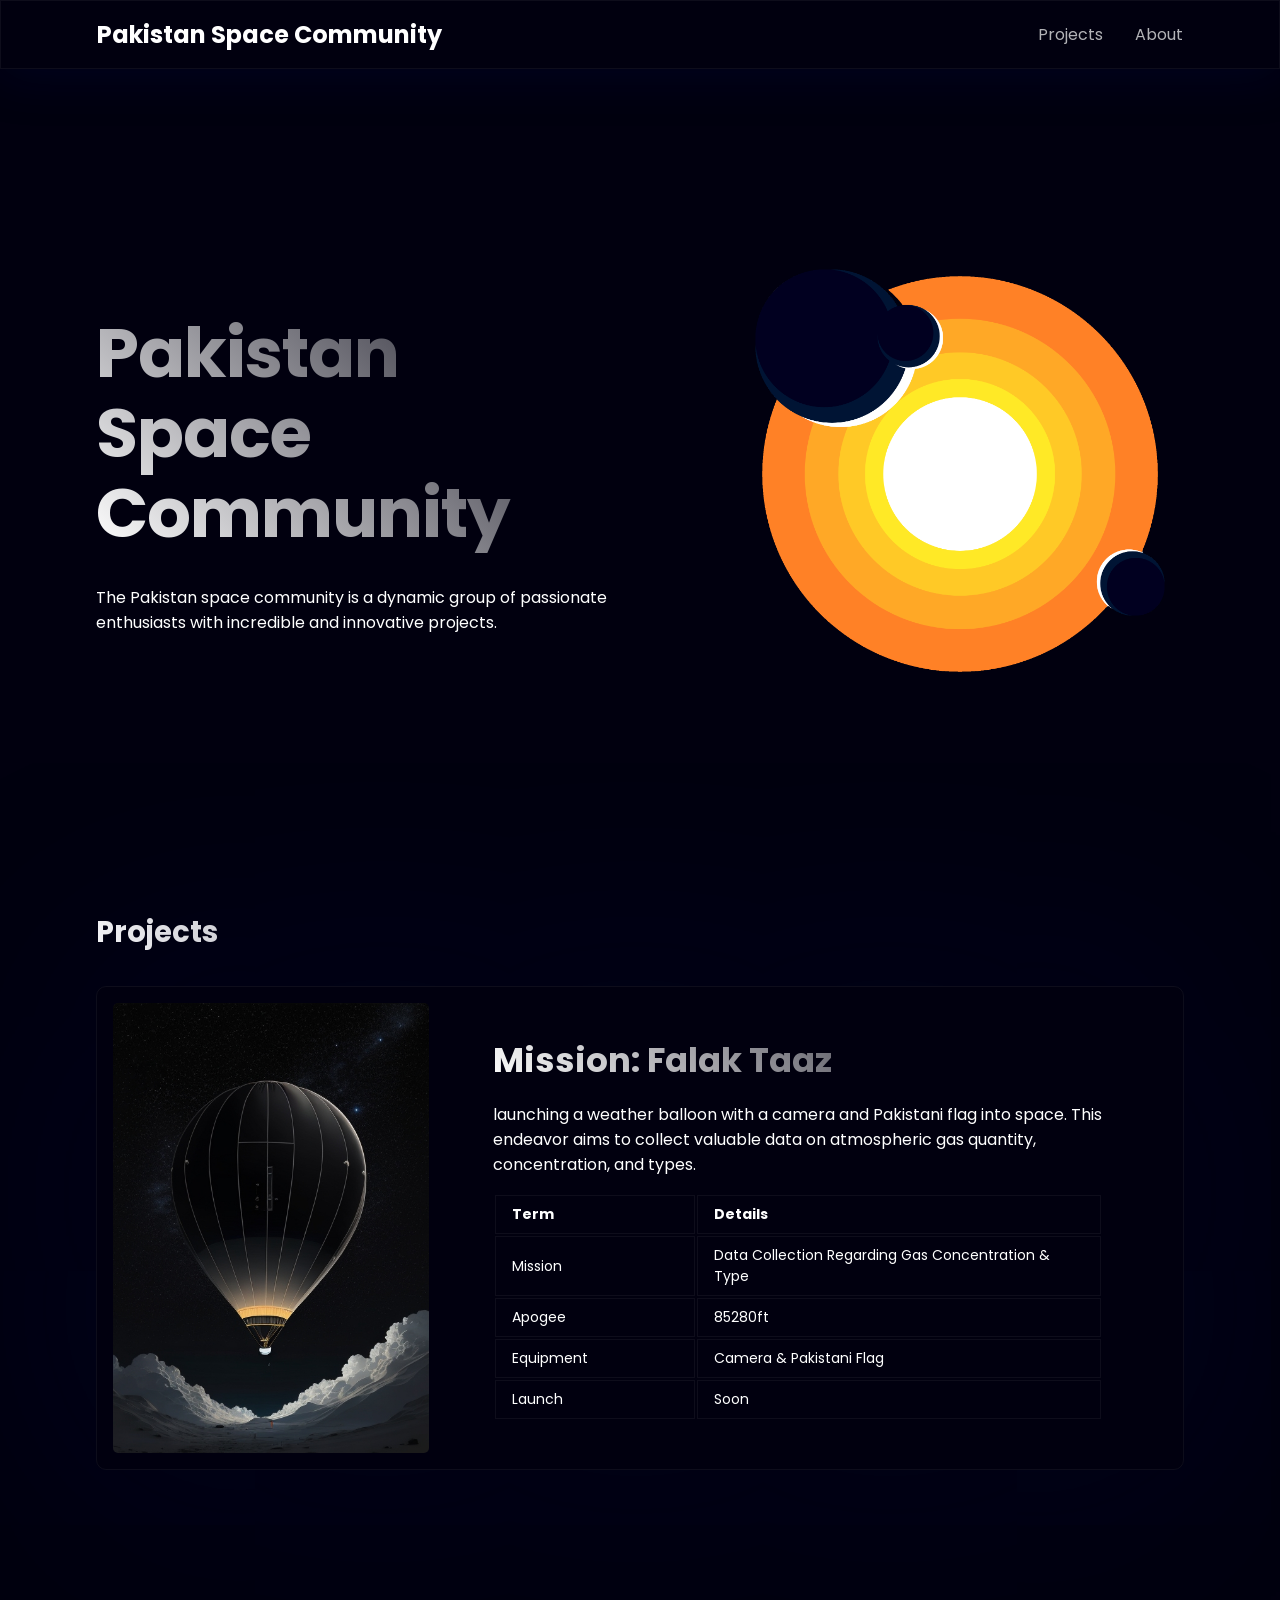
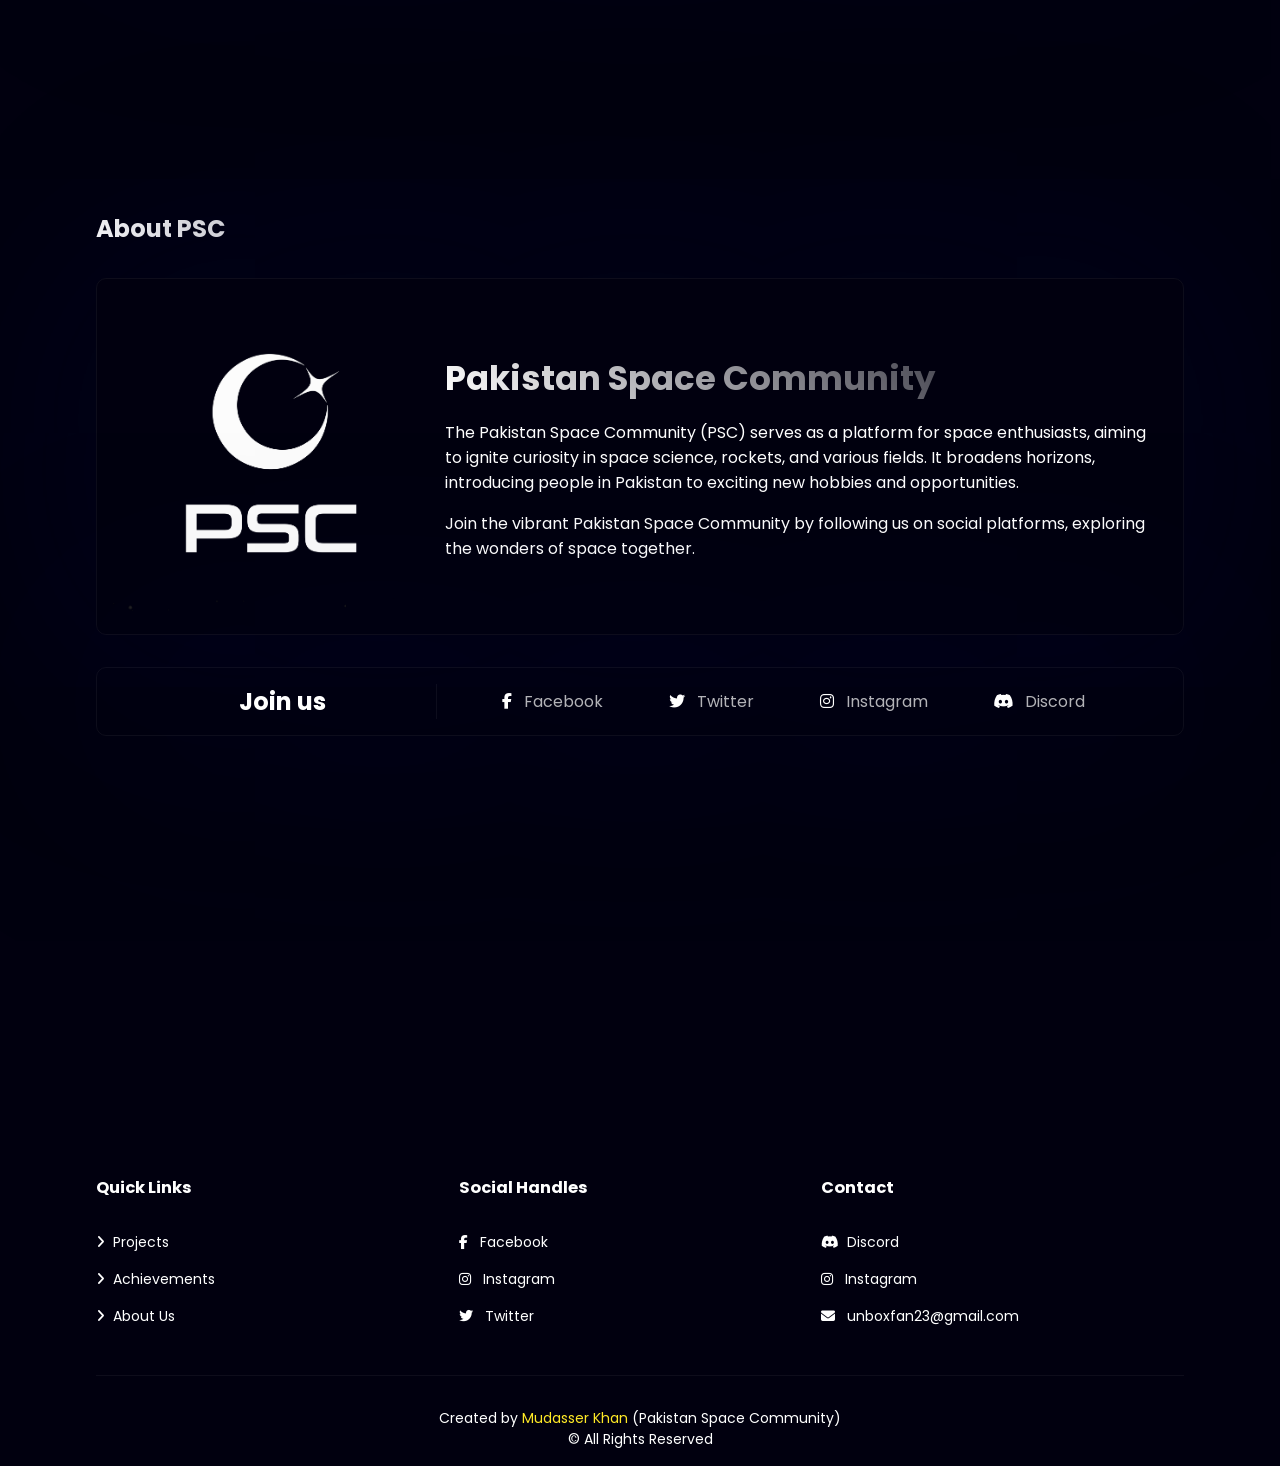
==== index.html @ 38c9fa15 "Uploading Files Uploaded Required first for PSC's website" ====
<!DOCTYPE html>
<html lang="en">

<head>
  <link rel="stylesheet" href="style.css" />
  <meta charset="UTF-8" />
  <meta name="viewport" content="width=device-width, initial-scale=1.0" />
  <title>PSC</title>
  <!-- Font Awesome -->
  <link rel="stylesheet" href="https://cdnjs.cloudflare.com/ajax/libs/font-awesome/6.1.1/css/all.min.css">
  <script src="main.js" defer></script>
</head>

<body>
  <main>
    <!-- Navbar -->
    <nav>
      <h1 class="small-logo">PSC</h1>
      <h1 class="logo">Pakistan Space Community</h1>
      <div class="burger-icon" id="burger-icon">
        <div class="bar"></div>
        <div class="bar"></div>
        <div class="bar"></div>
      </div>
      <ul id="nav-links" class="">
        <li><a href="#projects">Projects</a></li>
        <li><a href="#about">About</a></li>
      </ul>
    </nav>

    <!-- Hero Section -->
    <section class="hero">
      <div class="info">
        <h1 class="title">
          Pakistan <br />
          Space <br />
          Community
        </h1>
        <p>
          The Pakistan space community is a dynamic group of passionate
          enthusiasts with incredible and innovative projects.
        </p>
      </div>
      <div class="visual">
        <img src="media/solar.svg" draggable="false" alt="sun with plantes , vector" />
      </div>
    </section>

    <!-- Projects Section -->
    <section class="projects" id="projects">
      <h1 class="title">Projects</h1>
      <div class="projects-container">
        <div class="project">
          <div class="visual">
          </div>
          <div class="info">
            <h1 class="title">Mission: Falak Taaz</h1>
            <p>
              launching a weather balloon with a camera and Pakistani flag
              into space. This endeavor aims to collect valuable data on
              atmospheric gas quantity, concentration, and types.
            </p>
            <div class="table" style="font-size: 12px">
              <table>
                <tbody>
                  <tr>
                    <th style="width: 300px">Term</th>
                    <th style="width: 700px">Details</th>
                  </tr>
                  <tr>
                    <td>Mission</td>
                    <td>
                      Data Collection Regarding Gas Concentration &amp; Type
                    </td>
                  </tr>
                  <tr>
                    <td>Apogee</td>
                    <td>85280ft</td>
                  </tr>
                  <tr>
                    <td>Equipment</td>
                    <td>Camera &amp; Pakistani Flag</td>
                  </tr>
                  <tr>
                    <td>Launch</td>
                    <td>Soon</td>
                  </tr>
                </tbody>
              </table>
            </div>
          </div>
        </div>
      </div>
    </section>

    <!-- About Section -->
    <section class="about" id="about">
      <h1 class="title">About PSC</h1>
      <div class="about-card">
        <div class="visual">
          <img src="media/c(1).png" draggable="false" style="user-select: none;" alt="psc logo">
        </div>
        <div class="info">
          <h1 class="title">Pakistan Space Community</h1>
          <p>The Pakistan Space Community (PSC) serves as a platform for space enthusiasts, aiming to ignite curiosity
            in space science, rockets, and various fields. It broadens horizons, introducing people in Pakistan to
            exciting new hobbies and opportunities.</p>
          <p>Join the vibrant Pakistan Space Community by following us on social platforms, exploring the wonders of
            space together.</p>
        </div>
      </div>
      <div class="social-links">
        <h1>Join us</h1>
        <div class="links">
          <a href="https://facebook.com/PakistanSpaceCommunity/" target="_blank"> <i
              class="fab fa-facebook-f"></i> <span>Facebook</span></a>
          <a href="https://twitter.com/PakistanSpaceCo" target="_blank"><i class="fa-brands fa-twitter"></i> <span>Twitter</span></a>
          <a href="https://instagram.com/pakistan_space_community" target="_blank"><i
              class="fa-brands fa-instagram"></i> <span>Instagram</span></a>
          <a href="https://discord.gg/6Tj3rR6frs" target="_blank"><i class="fa-brands fa-discord"></i> <span>Discord</span></a>
        </div>
      </div>
    </section>

    <!-- Footer -->
    <footer class="footer">
      <div class="box-container">
        <div class="box">
          <h3>Quick Links</h3>
          <a href="projects.html"> <i class="fas fa-angle-right"></i>Projects</a>
          <a href="#"> <i class="fas fa-angle-right"></i>Achievements</a>
          <a href="About.html"> <i class="fas fa-angle-right"></i>About Us</a>

        </div>

        <div class="box">
          <h3>Social Handles</h3>
          <a href="https://facebook.com/PakistanSpaceCommunity/"> <i class="fab fa-facebook-f"></i> Facebook</a>
          <a href="https://www.instagram.com/pakistan_space_community"> <i class="fa-brands fa-instagram"></i> Instagram
          </a>

          <a href="https://twitter.com/PakistanSpaceCo">
            <i class="fa-brands fa-twitter"></i> Twitter </a>
        </div>

        <div class="box">
          <h3>Contact</h3>
          <a href="https://discord.gg/6Tj3rR6frs" target="_blank"> <i class="fa-brands fa-discord"></i>Discord </a>
          <a href="https://instagram.com/pakistan_space_community" target="_blank"> <i class="fa-brands fa-instagram"
              target="_blank"></i> Instagram</i></a>
          <a href="#" target="_blank"> <i class="fa-sharp fa-solid fa-envelope"></i> unboxfan23@gmail.com </a>

        </div>

      </div>
      <div class="credit">Created by <span><a href="https://instagram.com/mdxr_khan" target="_blank">Mudasser Khan</a></span> (Pakistan
        Space Community) <br /> © All Rights
        Reserved</div>
    </footer>
  </main>
</body>

</html>
---- style.css ----
@import url("https://fonts.googleapis.com/css2?family=Poppins:wght@100;200;300;400;500;600;700;800;900&display=swap");

:root {
  --bg: #01000f;
  --theme: #ffe926;
  --secondary: #000b53;
  --box-shadow: 0 0px 500px rgba(0, 11, 83, 25%);
}


/* General Adjustments */
.burger-icon{
  display: none;
}
.small-logo{
  display: none;
}
section {
  min-height: 100dvh;
}
* {
  padding: 0;
  margin: 0;
  text-decoration: none;
  list-style: none;
  box-sizing: border-box;
  font-family: "Poppins", sans-serif;
  color: white;
}
.title {
  background: -webkit-linear-gradient(45deg, #fff, rgba(1, 0, 15));
  -webkit-background-clip: text;
  -webkit-text-fill-color: transparent;
}
html {
  scroll-behavior: smooth;
}
body {
  background-color: var(--bg);
}

.about-card,
.project,
.social-links {
  box-shadow: var(--box-shadow);
}


/* Navbar */

nav {
  display: flex;
  justify-content: space-between;
  align-items: center;
  padding: 1rem 6rem;
  box-shadow: 0 5px 50px rgba(0, 11, 83, 25%);
  border: 1px solid rgba(255, 255, 255, 5%);
}
a, a span {
  color: rgba(255, 255, 255, 70%);
  transition: 0.1s linear;
}
a:hover, a span:hover {
  text-shadow: 0 0 25px var(--secondary);
  color: rgba(255, 255, 255, 100%);
}
nav ul {
  display: flex;
  gap: 2rem;
  justify-content: center;
  align-items: center;
}


/* Hero */

.hero {
  min-height: 90dvh;
  display: grid;
  grid-template-columns: 50% 50%;
  justify-content: center;
  align-items: center;
}
.hero img {
  width: 80%;
}

.hero .info {
  display: flex;
  justify-content: center;
  margin: 0 auto;
  flex-direction: column;
  gap: 2rem;
  padding-left: 6rem;
}
.hero .info .title {
  font-size: 69px;
  line-height: 80px;
  letter-spacing: -1px;
  /* text-shadow: 0 0 10px var(--secondary); */
}
.hero .visual {
  display: flex;
  justify-content: center;
  margin: 0 auto;
}


/* Projects */

.projects {
  padding: 2rem 6rem;
  display: flex;
  flex-direction: column;
  gap: 2rem;
}
.projects .title {
  font-size: 29px;
}

.projects .projects-container {
  display: flex;
  justify-content: center;
  align-items: center;
}
.projects .projects-container .project {
  display: grid;
  grid-template-columns: 30% 70%;
  border: 1px solid rgba(255, 255, 255, 5%);
  padding: 1rem;
  border-radius: 10px;
  justify-content: center;
  align-items: center;
}
.project .visual {
  display: flex;
  justify-content: center;
  align-items: center;
  background-image: url("media/DreamShaper_v6_a_weather_balloon_in_dark_space_vector_styled_1.png");
  background-position: center;
  background-size: cover;
  width: 100%;
  height: 100%;
  border-radius: 5px;
}
.project .info {
  display: flex;
  flex-direction: column;
  padding: 2rem 4rem;
  gap: 1rem;
}
.project .info .title {
  font-size: 34px;
}

table th,
table td {
  border: 1px solid rgba(255, 255, 255, 5%);
  text-align: start;
  padding: 0.5rem 1rem;
  font-size: 14px;
}


/* About */

.about {
  padding: 2rem 6rem;
  display: flex;
  flex-direction: column;
  gap: 2rem;
}

.about .about-card {
  display: grid;
  grid-template-columns: 30% 70%;
  border: 1px solid rgba(255, 255, 255, 5%);
  padding: 1rem;
  border-radius: 10px;
  justify-content: center;
  align-items: center;
}
.about-card img {
  width: 100%;
}
.about-card .info {
  height: 100%;
  padding: 2rem 1rem;
  display: flex;
  gap: 1rem;
  flex-direction: column;
  justify-content: center;
}
.about-card .title {
  font-size: 34px;
}

/* Social links */

.social-links {
  display: grid;
  grid-template-columns: 30% 70%;
  border: 1px solid rgba(255, 255, 255, 5%);
  padding: 1rem 2rem;
  border-radius: 10px;
  justify-content: center;
  align-items: center;
  text-align: center;
}
.social-links .links {
  border-left: 1px solid rgba(255, 255, 255, 5%);
  height: 100%;
  display: flex;
  justify-content: space-evenly;
  align-items: center;
}

.social-links .links i {
  margin-right: 0.5rem;
}

/* Footer*/

.footer {
  margin-top: 5rem;
  background-color: var(--black);
  padding: 1rem 6rem;
  font-size: 14px;
}

.footer .box-container {
  display: grid;
  grid-template-columns: repeat(3, 1fr);
}

.footer .box-container .box h3 {
  color: var(--white);
  padding-bottom: 2rem;
}

.footer .box-container .box a {
  color: var(--white);
  padding-bottom: 1rem;
  display: block;
}

.footer .box-container .box a i {
  color: var(--theme-color);
  padding-right: 0.5rem;
  transition: 0.1s linear;
}

.footer .box-container .box a:hover i {
  padding-right: 0.75rem;
}

.footer .credit {
  text-align: center;
  padding-top: 2rem;
  margin-top: 2rem;
  border-top: 1px solid rgba(255, 255, 255, 5%);
  color: white;
}

.footer .credit span a {
  color: var(--theme);
}


/* responsivenss */

@media only screen and (max-width: 900px) {
  nav{
    padding: 1rem 3rem;
  }

  .hero .info{
    padding-left: 3rem;
  }

  .projects{
    padding: 2rem 3rem;
  }

  .project .info{
    padding: 2rem;
  }
  
  .about{
    padding: 2rem 3rem;
  }
}
@media only screen and (max-width: 700px) {
  .hero{
    grid-template-columns: 100%;
    text-align: center;
    margin-top: 6rem;
  }
  .hero .info{
    padding: 0 6rem;
  }
  .hero .visual{
    margin-top: 3rem;
  }
  .project .visual{
    display: none;
  }
  .projects .projects-container .project{
    grid-template-columns: 100%;
  }
  .footer{
    padding: 2rem 3rem;
  }
}

@media only screen and (max-width: 600px) {
  .projects .projects-container .project{
    padding: 0;
    text-align: center;
  }
  .project table{
    margin-top: 1.5rem;
  }
  .about .about-card{
    grid-template-columns: 100%;
    text-align: center;
  }
  .about-card .info .title{
    margin-bottom: 1rem;
  }
  .about-card .visual{
    display: flex;
    justify-content: center;
    align-items: center;
  }
  .about .about-card img{
    width: 50%;
  }
  .social-links{
    padding: 1rem;
    padding-right: 0;
  }
  .social-links .links span{
    display: none;
  }
}
@media only screen and (max-width: 500px) {
  .burger-icon{
    display: flex;
    flex-direction: column;
    gap: 5px;
    cursor: pointer;
  }
  .burger-icon .bar{
    width: 35px;
    height: 3px;
    background-color: white;
  }
  .active{
    display: flex;
    position: absolute;
    background-color: var(--bg);
    border: 1px solid rgba(255, 255, 255, 5%);
    border-radius: 10px;
    z-index: 100;
    width: 90%;
    flex-direction: column;
    top: 5rem;
    left: 50%;
    transform: translateX(-50%);
    height: 30dvh;
    box-shadow: var(--box-shadow);
    transition: .2s linear;
  }
  nav{
    padding: 1rem 1.5rem;
    position: relative;
  }
  nav ul{
    display: none;

  }
  .hero .info{
    padding: 0 3rem;
  }
  .hero .info .title{
    font-size: 59px;
    line-height: 60px;
  }
  .project .info{
    padding: 1rem;
  }
  .about .about-card{
    padding: 1rem;
  }
  .footer .box-container{
    grid-template-columns: 100%;
    gap: 2rem;
  }
  .footer .box-container .box h3{
    padding-bottom: 1.5rem;
  }
  .footer .box-container .box{
    border-bottom: 1px solid rgba(255, 255, 255, 5%);
  }
  .footer .credit{
    border: none;
    margin-top: 0;
  }
}

@media only screen and (max-width: 450px) {
  .small-logo{
    display: unset;
  }
  .logo{
    display: none;
  }
  .hero .info{
    padding: 0 2rem;
  }
  .projects, .about{
    padding: 2rem 1rem;
    text-align: center;
    margin-top: 2rem;
  }
  .footer{
    padding: 2rem;
  }
}
@media only screen and (max-width: 400px) {
  .hero .info{
    padding: 1rem;
  }
  .hero .info .title{
    font-size: 49px;
    line-height: 55px;
  }
}
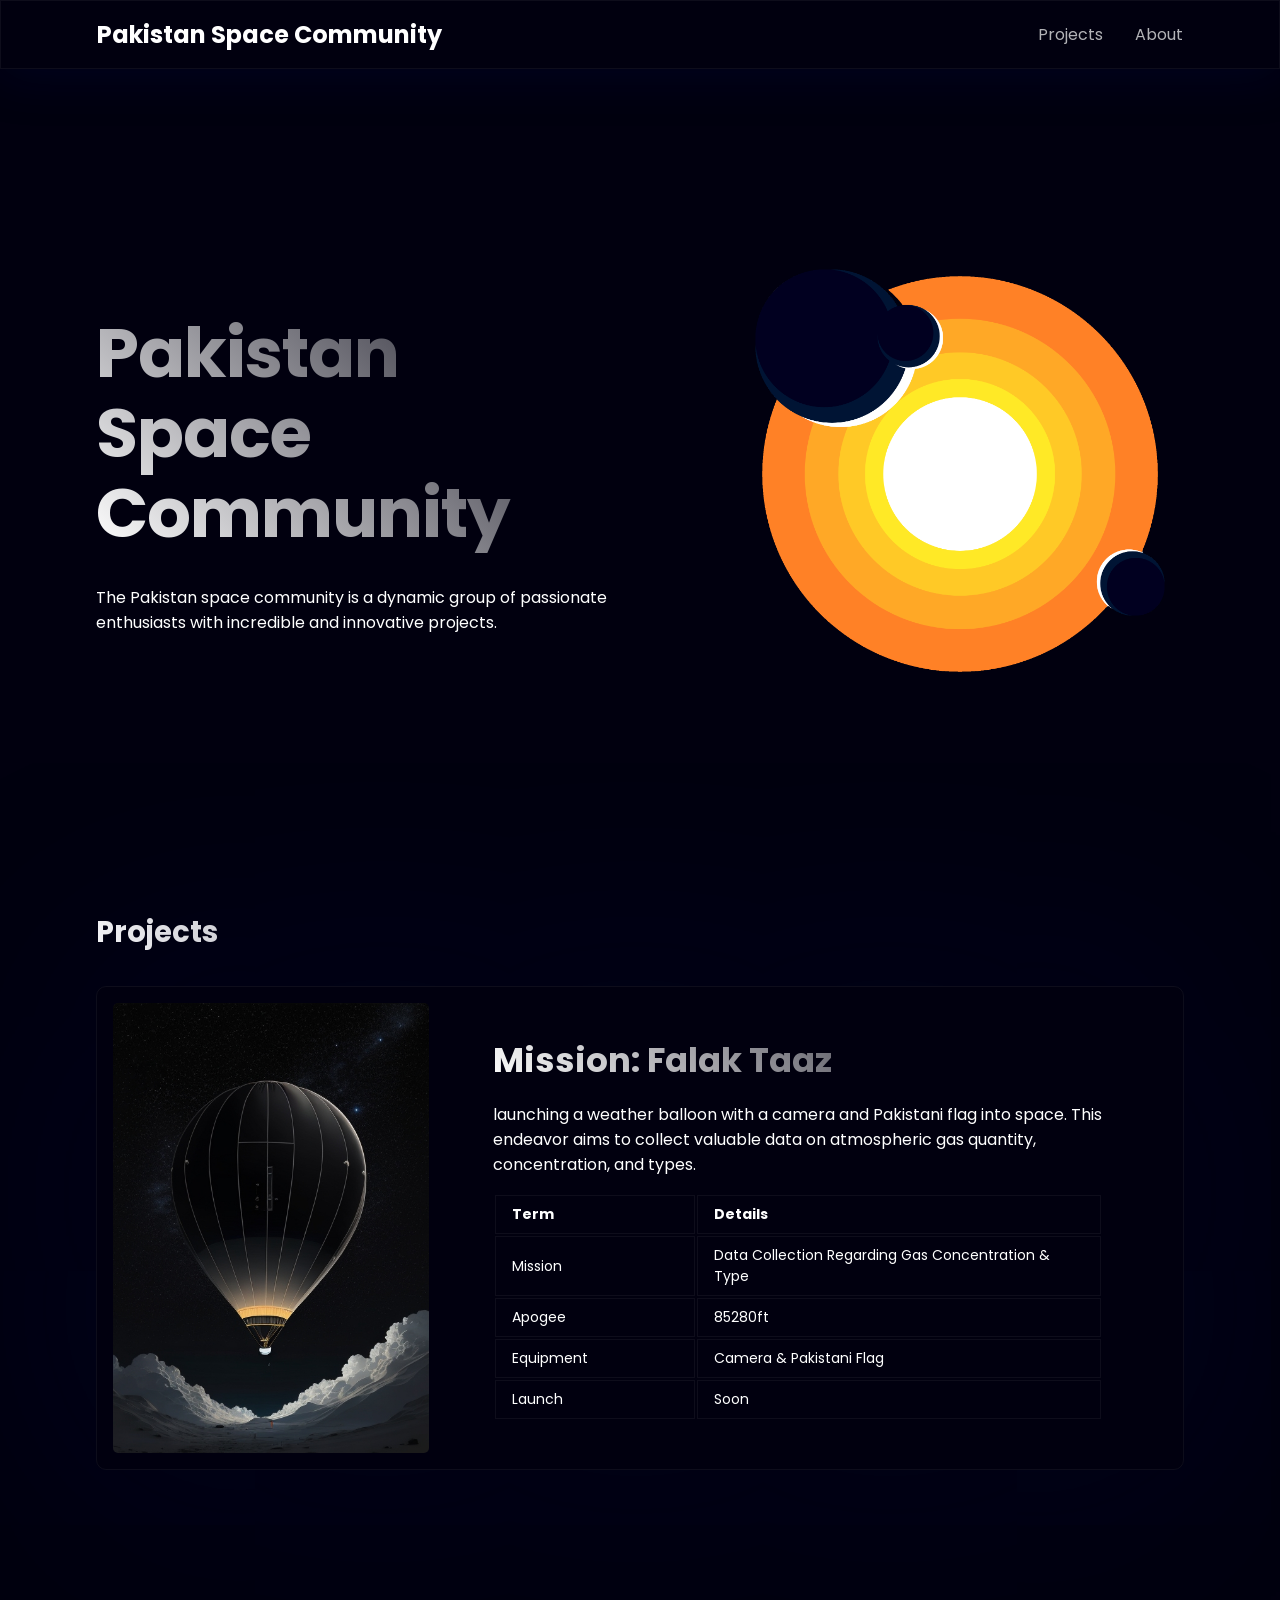
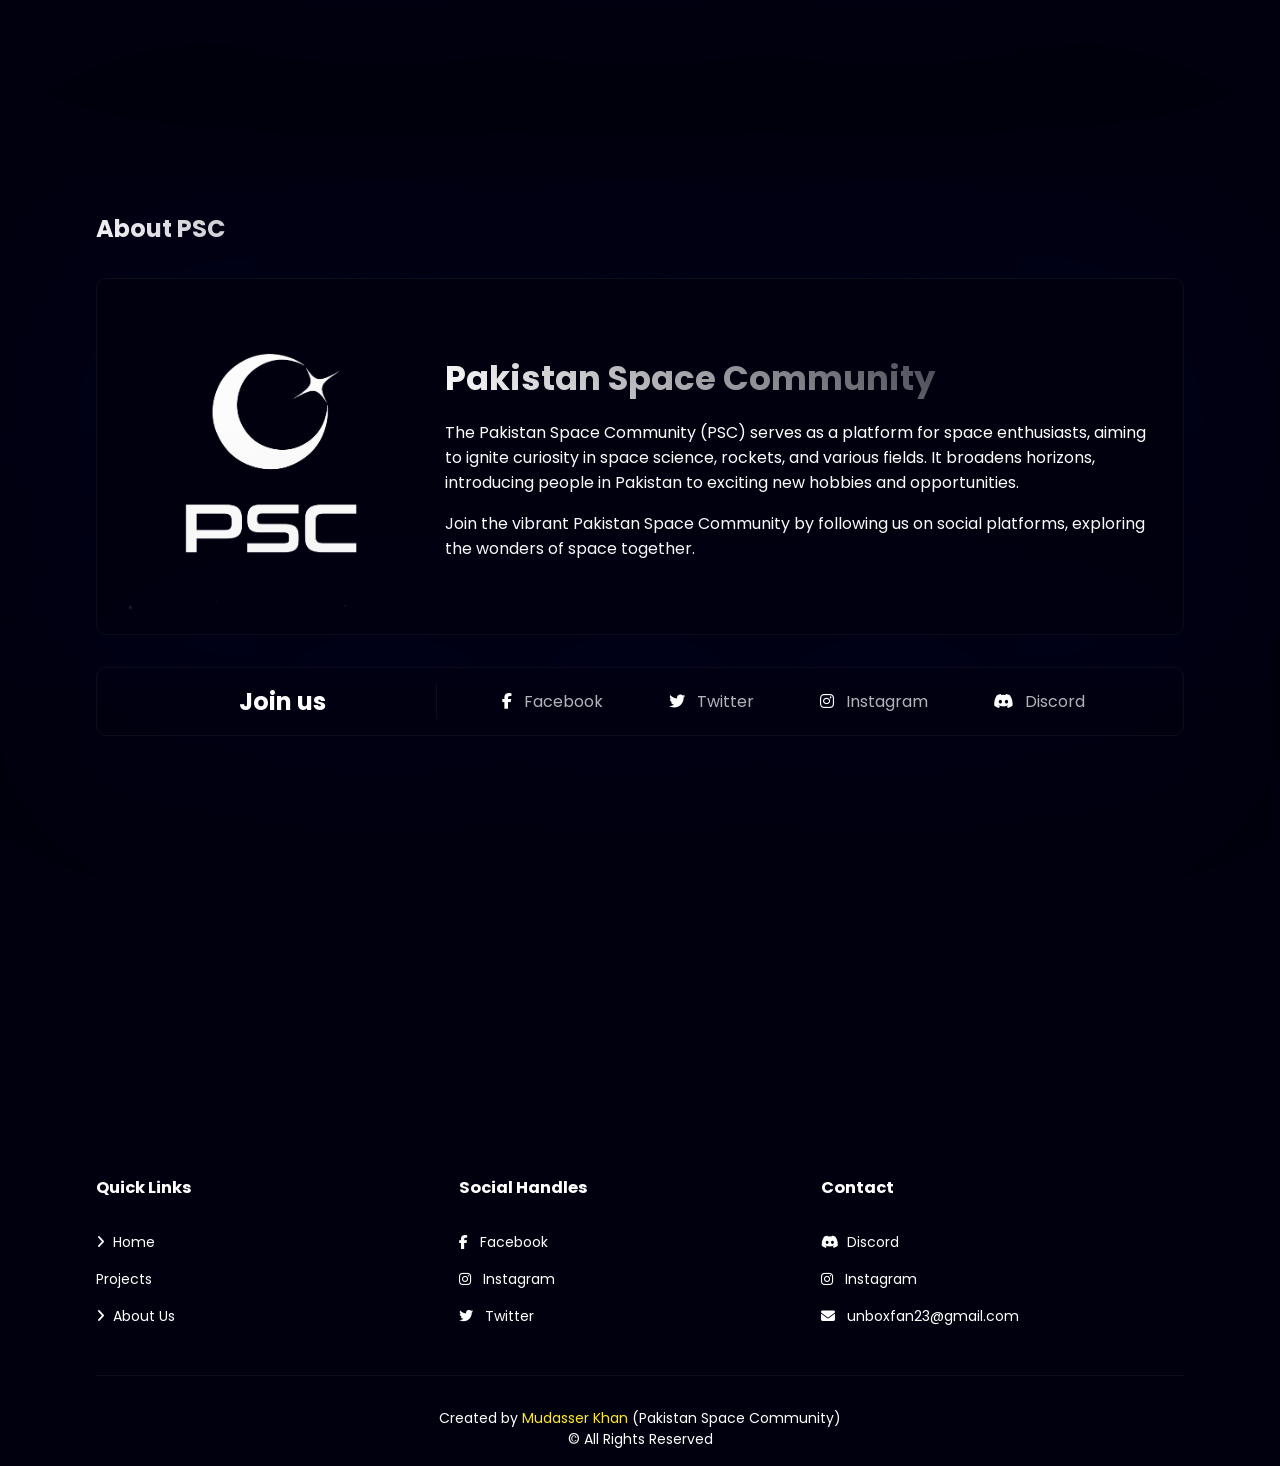
==== commit 7f40cee9: "Update index.html Added links to footer" ====
--- a/index.html
+++ b/index.html
@@ -127,9 +127,9 @@
       <div class="box-container">
         <div class="box">
           <h3>Quick Links</h3>
-          <a href="projects.html"> <i class="fas fa-angle-right"></i>Projects</a>
-          <a href="#"> <i class="fas fa-angle-right"></i>Achievements</a>
-          <a href="About.html"> <i class="fas fa-angle-right"></i>About Us</a>
+          <a href="#"> <i class="fas fa-angle-right"></i>Home</a>
+          <a href="#projects> <i class="fas fa-angle-right"></i>Projects</a>
+          <a href="#about"> <i class="fas fa-angle-right"></i>About Us</a>
 
         </div>
 
@@ -160,4 +160,4 @@
   </main>
 </body>
 
-</html>+</html>
--- a/style.css
+++ b/style.css
@@ -368,9 +368,10 @@
     top: 5rem;
     left: 50%;
     transform: translateX(-50%);
-    height: 30dvh;
+    min-height: 350px;
     box-shadow: var(--box-shadow);
     transition: .2s linear;
+    padding: 4rem;
   }
   nav{
     padding: 1rem 1.5rem;
@@ -436,4 +437,4 @@
     font-size: 49px;
     line-height: 55px;
   }
-}+}
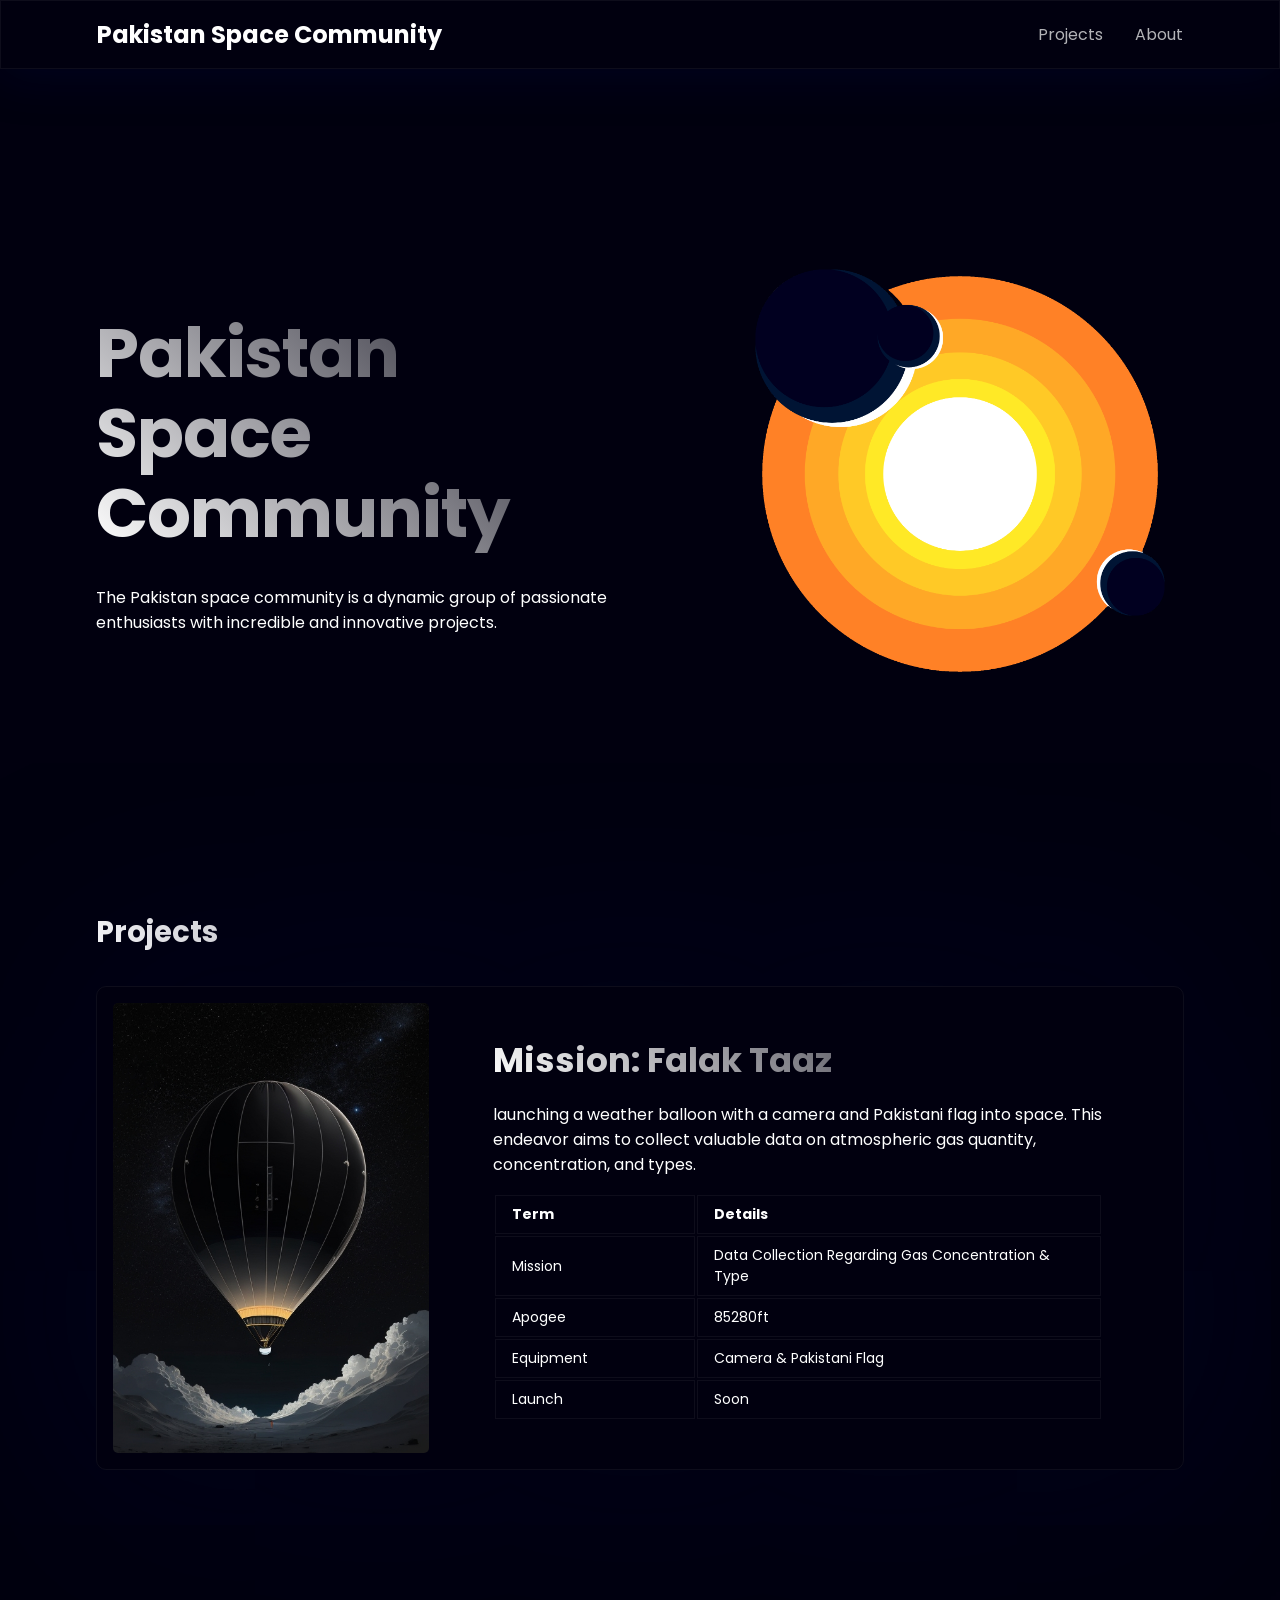
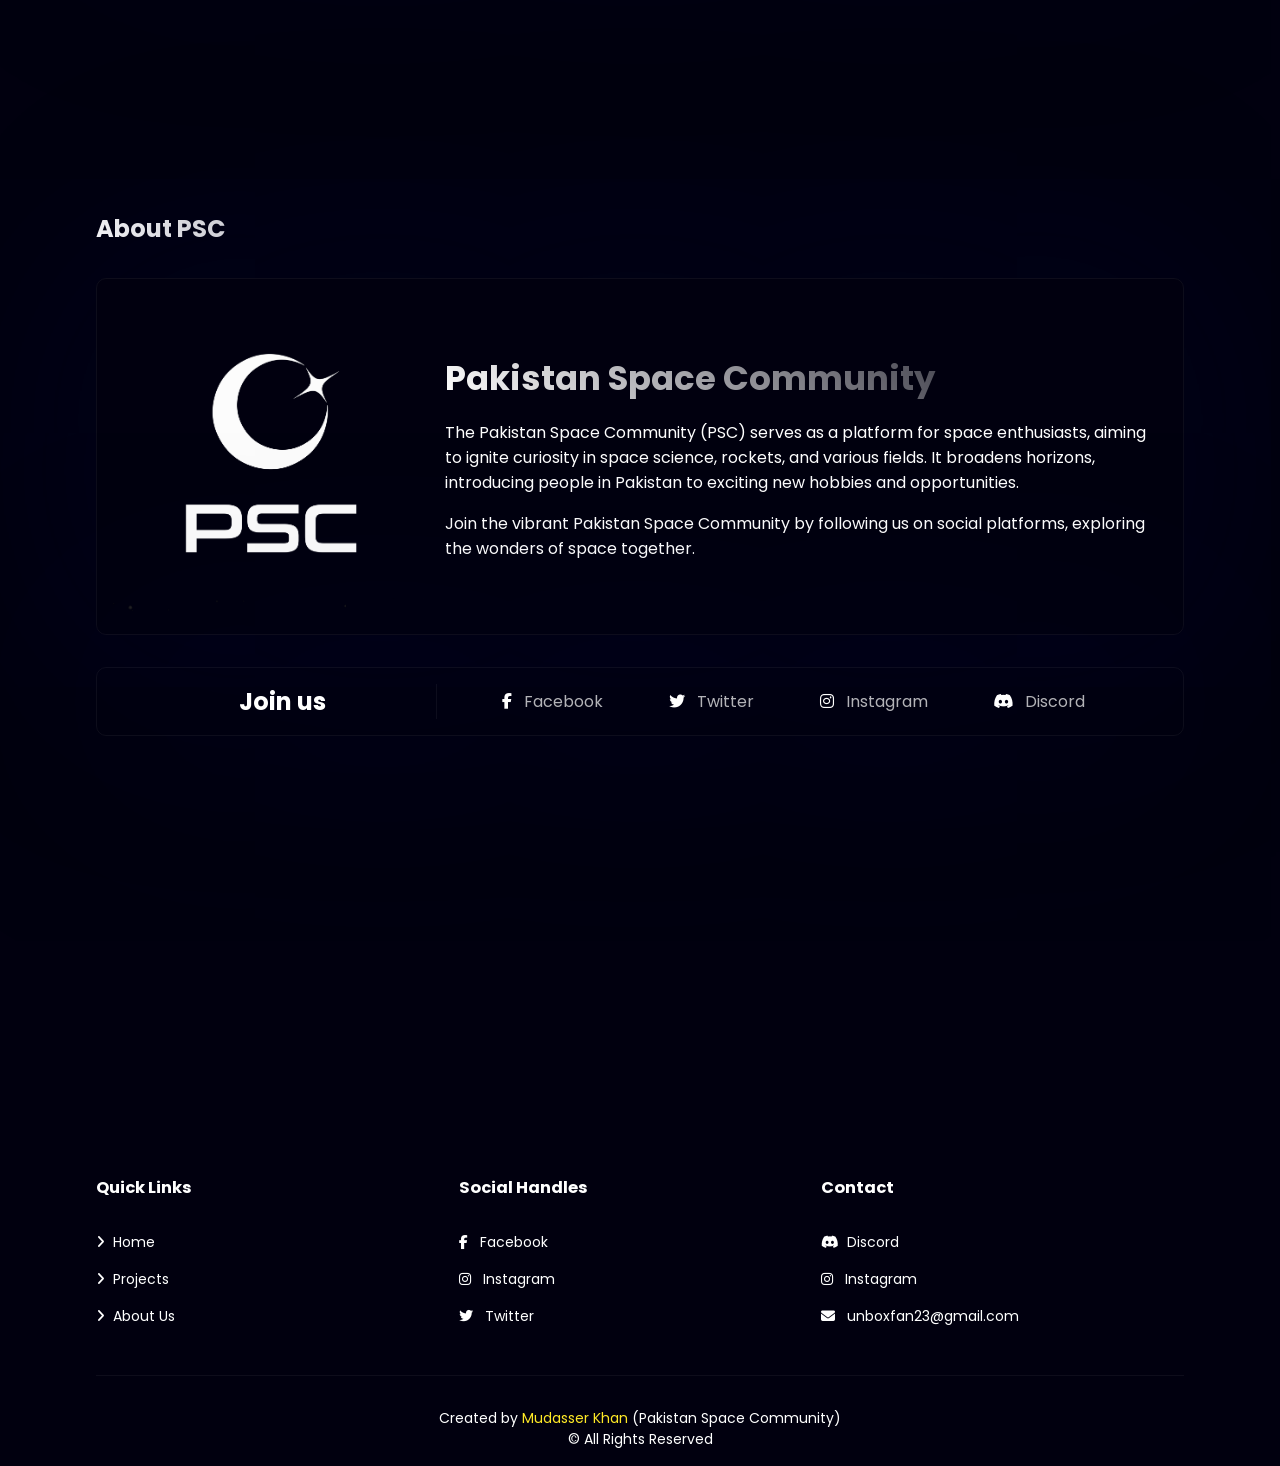
==== commit d809dec6: "Update index.html fixed projects link in footer" ====
--- a/index.html
+++ b/index.html
@@ -128,15 +128,14 @@
         <div class="box">
           <h3>Quick Links</h3>
           <a href="#"> <i class="fas fa-angle-right"></i>Home</a>
-          <a href="#projects> <i class="fas fa-angle-right"></i>Projects</a>
+          <a href="#projects"> <i class="fas fa-angle-right"></i>Projects</a>
           <a href="#about"> <i class="fas fa-angle-right"></i>About Us</a>
-
         </div>
 
         <div class="box">
           <h3>Social Handles</h3>
-          <a href="https://facebook.com/PakistanSpaceCommunity/"> <i class="fab fa-facebook-f"></i> Facebook</a>
-          <a href="https://www.instagram.com/pakistan_space_community"> <i class="fa-brands fa-instagram"></i> Instagram
+          <a href="https://facebook.com/PakistanSpaceCommunity/" target="_blank"> <i class="fab fa-facebook-f"></i> Facebook</a>
+          <a href="https://www.instagram.com/pakistan_space_community" target="_blank"> <i class="fa-brands fa-instagram"></i> Instagram
           </a>
 
           <a href="https://twitter.com/PakistanSpaceCo">
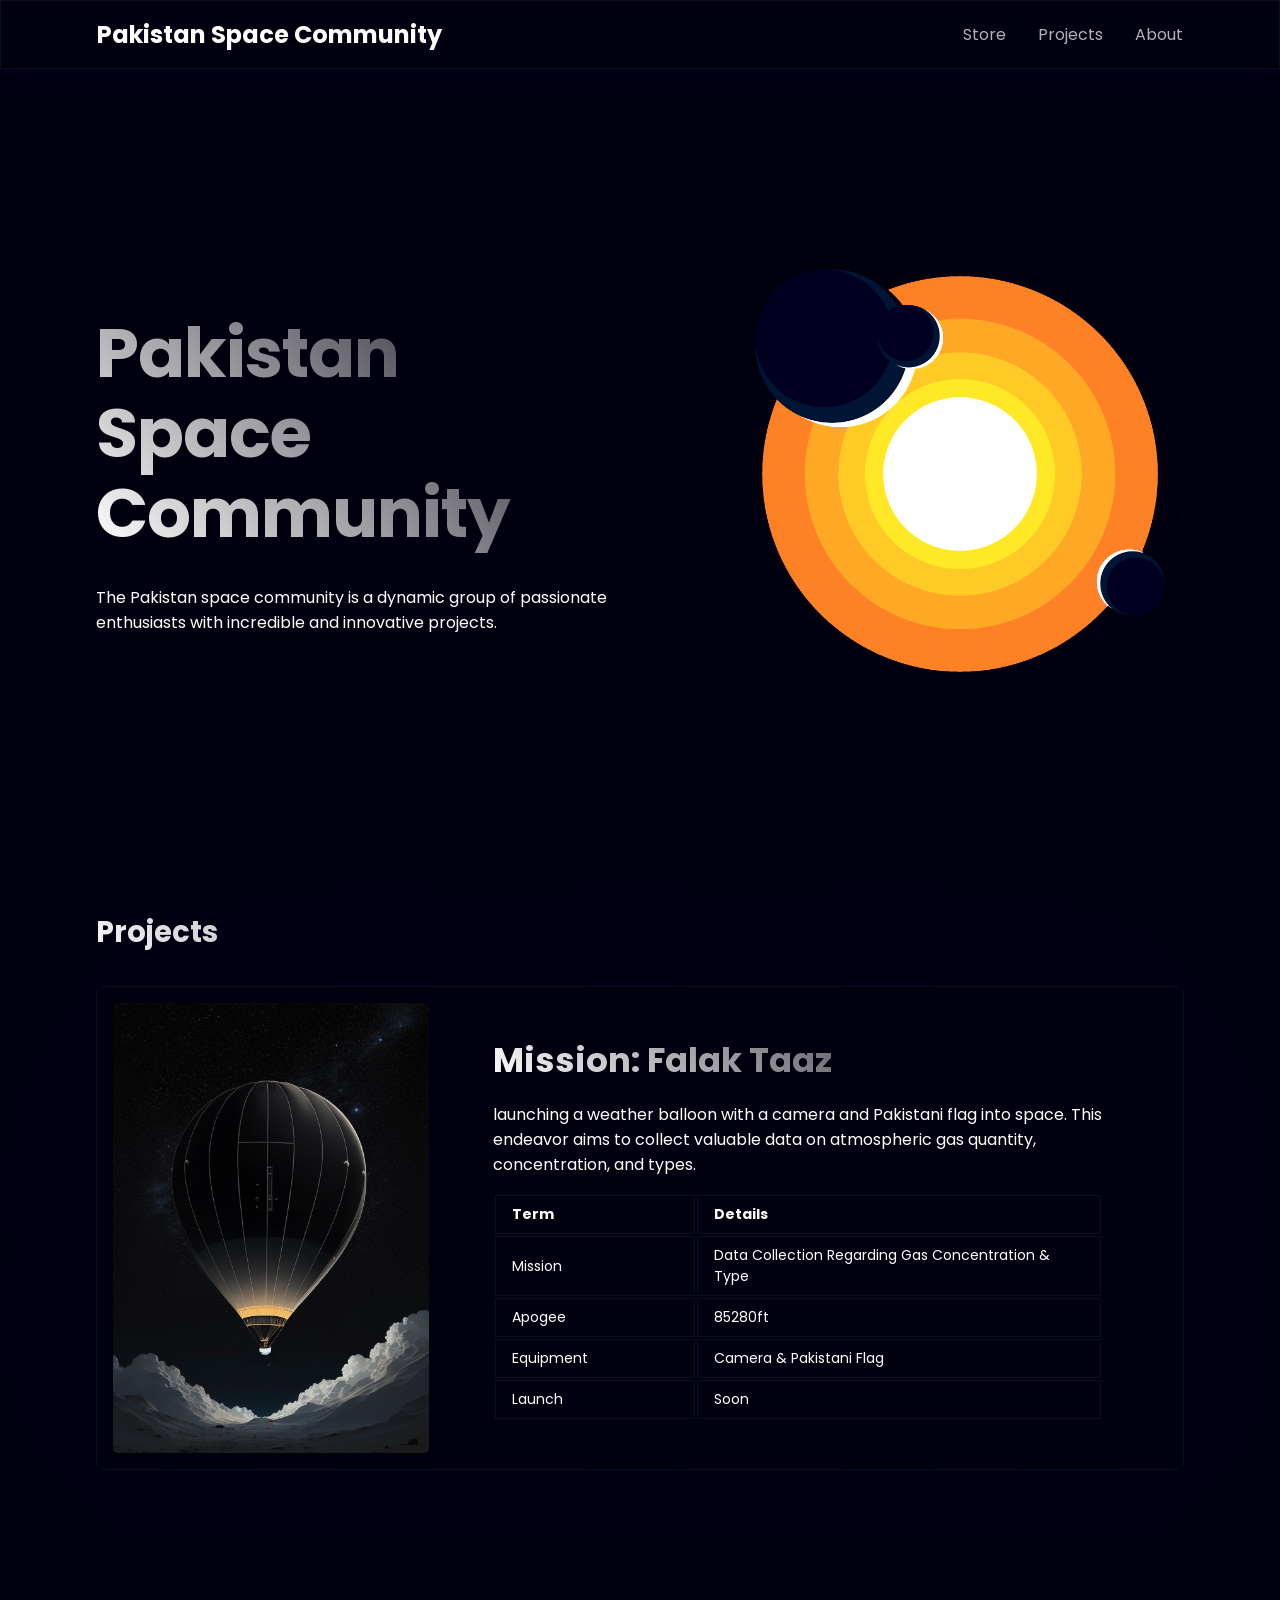
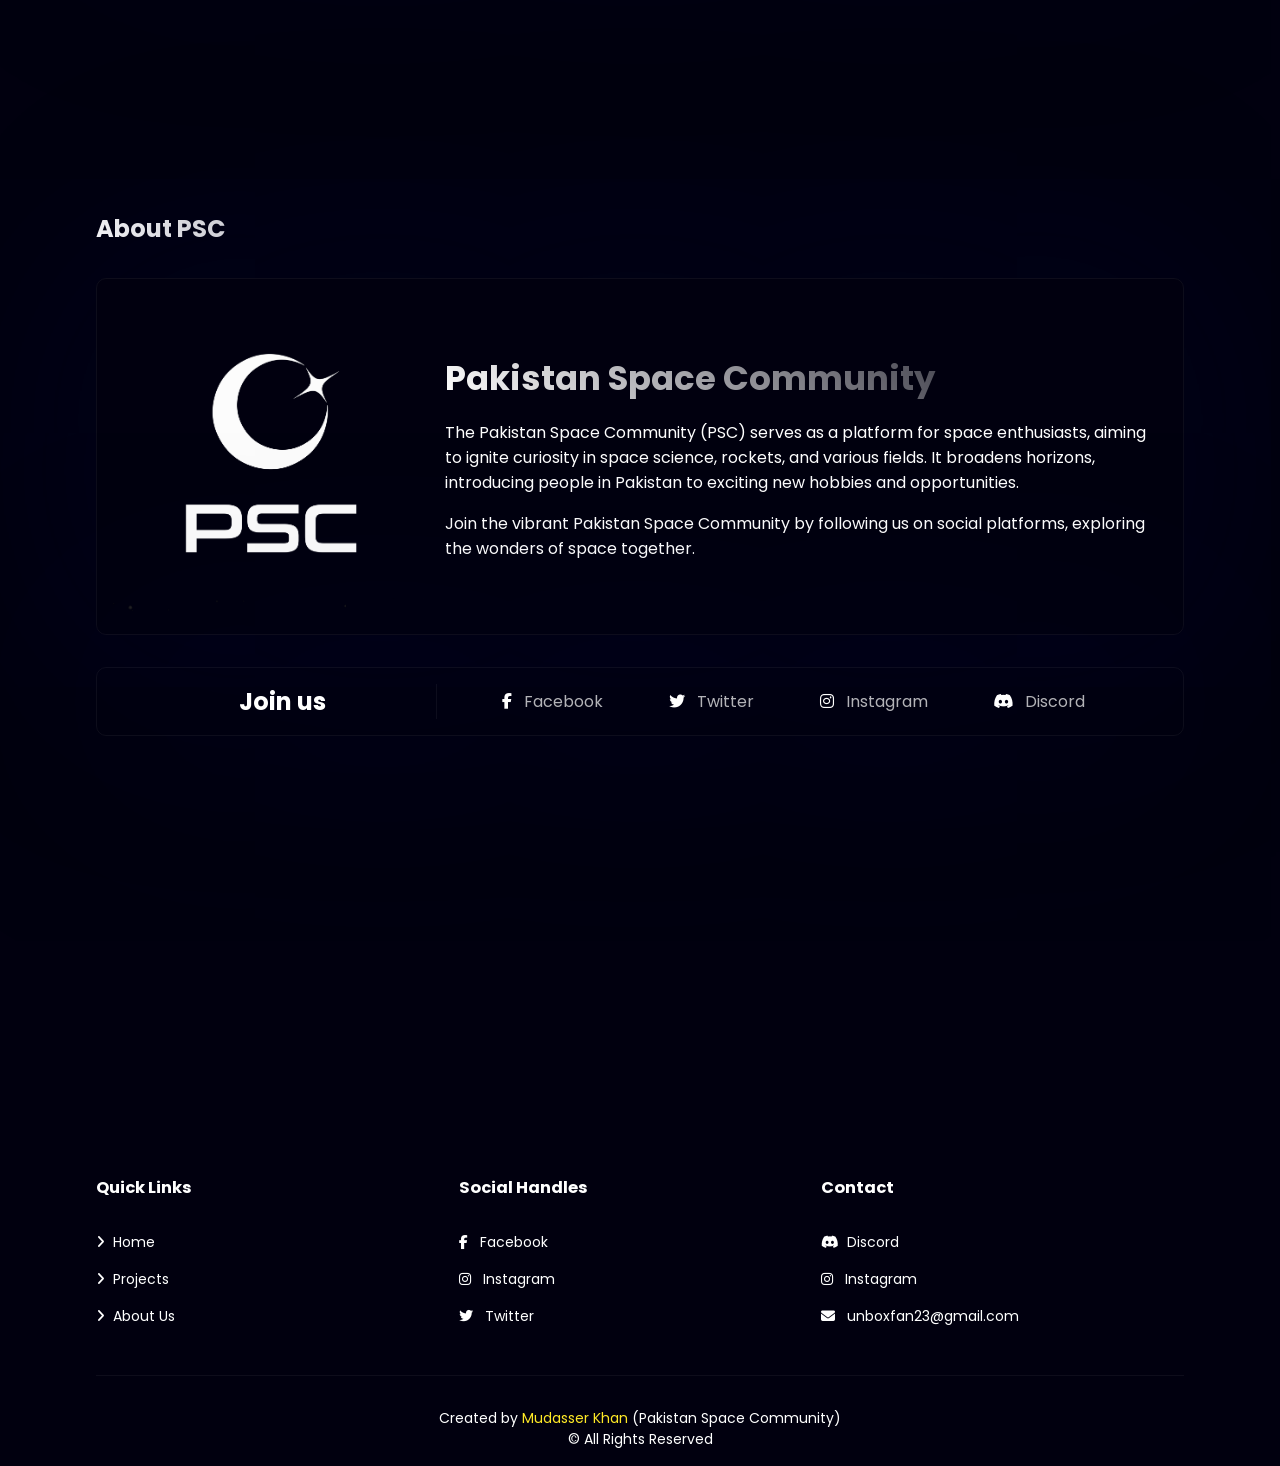
==== commit 87cc21e3: "testing store" ====
--- a/index.html
+++ b/index.html
@@ -16,13 +16,14 @@
     <!-- Navbar -->
     <nav>
       <h1 class="small-logo">PSC</h1>
-      <h1 class="logo">Pakistan Space Community</h1>
+      <a href="index.html"><h1 class="logo">Pakistan Space Community</h1></a>
       <div class="burger-icon" id="burger-icon">
         <div class="bar"></div>
         <div class="bar"></div>
         <div class="bar"></div>
       </div>
       <ul id="nav-links" class="">
+        <li><a href="store.html">Store</a></li>
         <li><a href="#projects">Projects</a></li>
         <li><a href="#about">About</a></li>
       </ul>
@@ -112,12 +113,14 @@
       <div class="social-links">
         <h1>Join us</h1>
         <div class="links">
-          <a href="https://facebook.com/PakistanSpaceCommunity/" target="_blank"> <i
-              class="fab fa-facebook-f"></i> <span>Facebook</span></a>
-          <a href="https://twitter.com/PakistanSpaceCo" target="_blank"><i class="fa-brands fa-twitter"></i> <span>Twitter</span></a>
+          <a href="https://facebook.com/PakistanSpaceCommunity/" target="_blank"> <i class="fab fa-facebook-f"></i>
+            <span>Facebook</span></a>
+          <a href="https://twitter.com/PakistanSpaceCo" target="_blank"><i class="fa-brands fa-twitter"></i>
+            <span>Twitter</span></a>
           <a href="https://instagram.com/pakistan_space_community" target="_blank"><i
               class="fa-brands fa-instagram"></i> <span>Instagram</span></a>
-          <a href="https://discord.gg/6Tj3rR6frs" target="_blank"><i class="fa-brands fa-discord"></i> <span>Discord</span></a>
+          <a href="https://discord.gg/6Tj3rR6frs" target="_blank"><i class="fa-brands fa-discord"></i>
+            <span>Discord</span></a>
         </div>
       </div>
     </section>
@@ -134,8 +137,10 @@
 
         <div class="box">
           <h3>Social Handles</h3>
-          <a href="https://facebook.com/PakistanSpaceCommunity/" target="_blank"> <i class="fab fa-facebook-f"></i> Facebook</a>
-          <a href="https://www.instagram.com/pakistan_space_community" target="_blank"> <i class="fa-brands fa-instagram"></i> Instagram
+          <a href="https://facebook.com/PakistanSpaceCommunity/" target="_blank"> <i class="fab fa-facebook-f"></i>
+            Facebook</a>
+          <a href="https://www.instagram.com/pakistan_space_community" target="_blank"> <i
+              class="fa-brands fa-instagram"></i> Instagram
           </a>
 
           <a href="https://twitter.com/PakistanSpaceCo">
@@ -152,11 +157,12 @@
         </div>
 
       </div>
-      <div class="credit">Created by <span><a href="https://instagram.com/mdxr_khan" target="_blank">Mudasser Khan</a></span> (Pakistan
+      <div class="credit">Created by <span><a href="https://instagram.com/mdxr_khan" target="_blank">Mudasser
+            Khan</a></span> (Pakistan
         Space Community) <br /> © All Rights
         Reserved</div>
     </footer>
   </main>
 </body>
 
-</html>
+</html>
--- a/style.css
+++ b/style.css
@@ -9,6 +9,12 @@
 
 
 /* General Adjustments */
+.Vstatus{
+  background-color: rgb(63, 105, 0);
+}
+.unavailable{
+  background-color: #c01c28;
+}
 .burger-icon{
   display: none;
 }
@@ -98,6 +104,7 @@
   line-height: 80px;
   letter-spacing: -1px;
   /* text-shadow: 0 0 10px var(--secondary); */
+  user-select: none;
 }
 .hero .visual {
   display: flex;
@@ -266,10 +273,103 @@
   color: var(--theme);
 }
 
-
+/* products page */
+
+.products{
+  padding: 2rem 6rem;
+  position: relative;
+}
+.products-container{
+  display: grid;
+  grid-template-columns: repeat(4,1fr);
+  gap: 1rem;
+}
+.products .product-title{
+  margin-top: 1rem;
+}
+.products .title{
+  margin-bottom: 1rem;
+}
+.product{
+  border: 1px solid rgba(255, 255, 255, 5%);
+  border-radius: 10px;
+  padding: 1rem;
+  display: flex;
+  flex-direction: column;
+  cursor: pointer;
+  transition: .1s ease-in-out;
+  background-color: var(--bg);
+}
+.product:hover{
+  box-shadow: var(--box-shadow);
+  background-color: rgba(255, 255, 255, 1%);
+  transform: translateY(-0.25rem);
+}
+.product .product-img{
+  width: 100%;
+  border-radius: 10px;
+}
+
+.product .product-info p{
+  opacity: 50%;
+  font-size: 12px;
+}
+.product-viewer .info button{
+  color: var(--bg);
+  padding: 10px 15px;
+  border: none;
+  border-radius: 5px;
+  margin-top: .5rem;
+  position: absolute;
+  bottom: .75rem;
+  right: 3rem;
+  cursor: pointer;
+}
+.product-viewer .info p{
+  opacity: 70%;
+}
+.product-viewer table{
+  margin-top: 2rem;
+}
+.product-viewer{
+  background: var(--bg);
+  border: 1px solid rgba(255, 255, 255, 5%);;
+  top: 40%;
+  left: 50%;
+  transform: translate(-50%, -50%);
+  min-width: 70dvw;
+  position: absolute;
+  border-radius: 10px;
+  z-index: 0;
+  box-shadow: var(--box-shadow);
+  padding: 10px;
+  display: none;
+}
+.product-viewer.active{
+  display: flex;
+}
+.product-viewer .cross{
+  position: absolute;
+  right: 1rem;
+  top: 1rem;
+  cursor: pointer;
+}
+.product-viewer img{
+  height: 60dvh;
+  border-radius: 5px;
+}
+.product-viewer .info{
+  margin: 2rem;
+  display: flex;
+  flex-direction: column;
+  gap: 1rem;
+}
 /* responsivenss */
 
 @media only screen and (max-width: 900px) {
+  section{
+    min-height: unset;
+  }
   nav{
     padding: 1rem 3rem;
   }
@@ -288,6 +388,17 @@
   
   .about{
     padding: 2rem 3rem;
+  }
+  .products{
+    padding: 2rem 3rem;
+  }
+  .product-viewer{
+    top: 70%;
+    width: 90%;
+  }
+  .product-viewer img{
+    width: 100%;
+    max-height: 400px;
   }
 }
 @media only screen and (max-width: 700px) {
@@ -308,8 +419,24 @@
   .projects .projects-container .project{
     grid-template-columns: 100%;
   }
+  .products-container{
+    grid-template-columns: repeat(2,1fr);
+  }
   .footer{
     padding: 2rem 3rem;
+  }
+  .product-viewer{
+    top: 30%;
+  }
+  .product-viewer img{
+    max-height: 400px;
+    width: 150%;
+  }
+  .product-viewer .info{
+    margin: 1rem;
+  }
+  .product-viewer .info button{
+    right: 2rem;
   }
 }
 
@@ -362,7 +489,7 @@
     background-color: var(--bg);
     border: 1px solid rgba(255, 255, 255, 5%);
     border-radius: 10px;
-    z-index: 100;
+    z-index: 100000;
     width: 90%;
     flex-direction: column;
     top: 5rem;
@@ -408,6 +535,17 @@
     border: none;
     margin-top: 0;
   }
+  .product-viewer{
+    padding: 1rem;
+    top: 5%;
+    position: fixed;
+  }
+  .product-viewer img{
+    width: 100%;
+  }
+  .product-viewer table{
+    margin: 2rem 0;
+  }
 }
 
 @media only screen and (max-width: 450px) {
@@ -425,6 +563,12 @@
     text-align: center;
     margin-top: 2rem;
   }
+  .products{
+    padding: 2rem;
+  }
+  .products-container{
+    grid-template-columns: repeat(1,1fr);
+  }
   .footer{
     padding: 2rem;
   }
@@ -437,4 +581,17 @@
     font-size: 49px;
     line-height: 55px;
   }
-}
+  .product-viewer{
+    top: 2.5%;
+
+  }
+  .product-viewer .info{
+    margin: 1rem 0;
+  }
+  .product-viewer table{
+    margin-bottom: 2rem;
+  }
+  .product-viewer .info button{
+    right: 1rem;
+  }
+}
